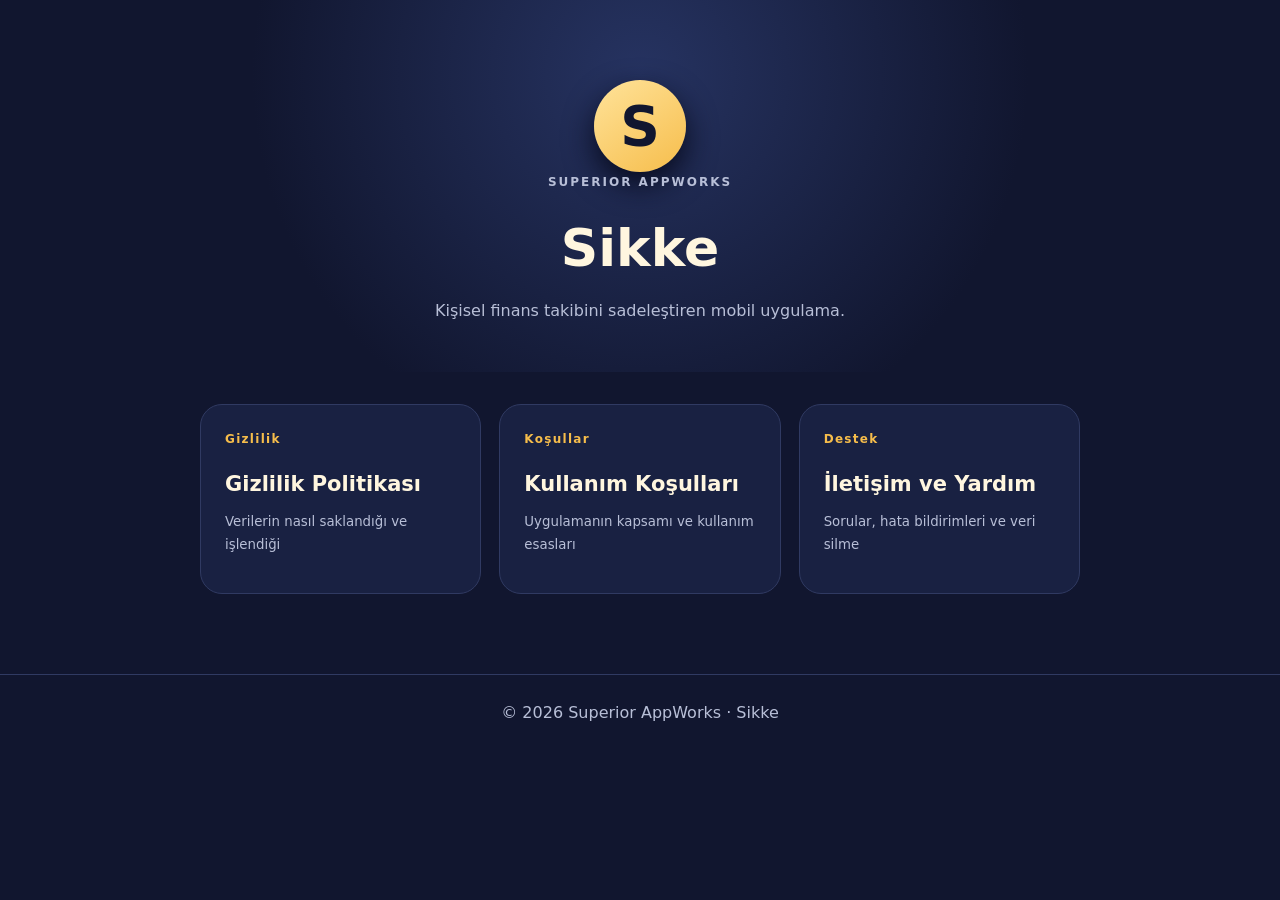
==== index.html @ 4087d080 "Add files via upload Sikke yasal ve destek sayfaları eklendi" ====
<!doctype html>
<html lang="tr">
<head>
  <meta charset="utf-8">
  <meta name="viewport" content="width=device-width,initial-scale=1">
  <meta name="description" content="Sikke uygulaması yasal belgeleri ve destek merkezi">
  <title>Sikke — Yasal Belgeler ve Destek</title>
  <link rel="stylesheet" href="style.css">
</head>
<body>
  <header class="hero">
    <div class="coin">S</div>
    <p class="brand">SUPERIOR APPWORKS</p>
    <h1>Sikke</h1>
    <p>Kişisel finans takibini sadeleştiren mobil uygulama.</p>
  </header>
  <main class="cards">
    <a class="card" href="privacy.html"><span>Gizlilik</span><strong>Gizlilik Politikası</strong><small>Verilerin nasıl saklandığı ve işlendiği</small></a>
    <a class="card" href="terms.html"><span>Koşullar</span><strong>Kullanım Koşulları</strong><small>Uygulamanın kapsamı ve kullanım esasları</small></a>
    <a class="card" href="support.html"><span>Destek</span><strong>İletişim ve Yardım</strong><small>Sorular, hata bildirimleri ve veri silme</small></a>
  </main>
  <footer>© 2026 Superior AppWorks · Sikke</footer>
</body>
</html>
---- style.css ----
:root{--bg:#11162f;--panel:#192142;--gold:#f6bd4b;--cream:#fff6df;--muted:#b8bfd7;--line:#303a62}*{box-sizing:border-box}body{margin:0;background:var(--bg);color:var(--cream);font:16px/1.7 system-ui,-apple-system,"Segoe UI",sans-serif}a{color:var(--gold)}nav{max-width:920px;margin:auto;padding:22px 20px;display:flex;gap:24px;border-bottom:1px solid var(--line)}nav a:first-child{margin-right:auto;text-decoration:none;font-weight:800}.hero{text-align:center;padding:80px 20px 48px;background:radial-gradient(circle at 50% 20%,#263361 0,var(--bg) 55%)}.hero h1{font-size:52px;margin:12px 0 4px}.hero p{color:var(--muted);margin:0}.brand{font-size:12px;font-weight:900;letter-spacing:2px}.coin{width:92px;height:92px;margin:auto;border-radius:50%;display:grid;place-items:center;background:linear-gradient(145deg,#ffe39a,var(--gold));color:var(--bg);font-size:55px;font-weight:900;box-shadow:0 12px 30px #080b1e}.cards{max-width:920px;margin:0 auto;padding:32px 20px 80px;display:grid;grid-template-columns:repeat(3,1fr);gap:18px}.card{display:flex;min-height:190px;flex-direction:column;padding:24px;border:1px solid var(--line);border-radius:22px;background:var(--panel);text-decoration:none;color:var(--cream);transition:.2s}.card:hover{transform:translateY(-3px);border-color:var(--gold)}.card span,.eyebrow{color:var(--gold);font-size:12px;font-weight:900;letter-spacing:1.3px}.card strong{font-size:21px;margin:18px 0 8px}.card small{color:var(--muted)}.document{max-width:780px;margin:0 auto;padding:60px 20px 90px}.document h1{font-size:42px;line-height:1.15;margin:10px 0 28px}.document h2{font-size:21px;margin-top:34px}.document p,.document li{color:#d8dcef}.contact{margin:32px 0;padding:24px;border-radius:20px;background:var(--panel);border:1px solid var(--line);display:flex;flex-direction:column;gap:8px}.contact a{font-size:21px;font-weight:800}.contact small{color:var(--muted)}footer{text-align:center;color:var(--muted);border-top:1px solid var(--line);padding:24px}@media(max-width:720px){.cards{grid-template-columns:1fr}.hero{padding-top:55px}.hero h1{font-size:42px}.document h1{font-size:34px}nav{gap:14px;font-size:13px}}
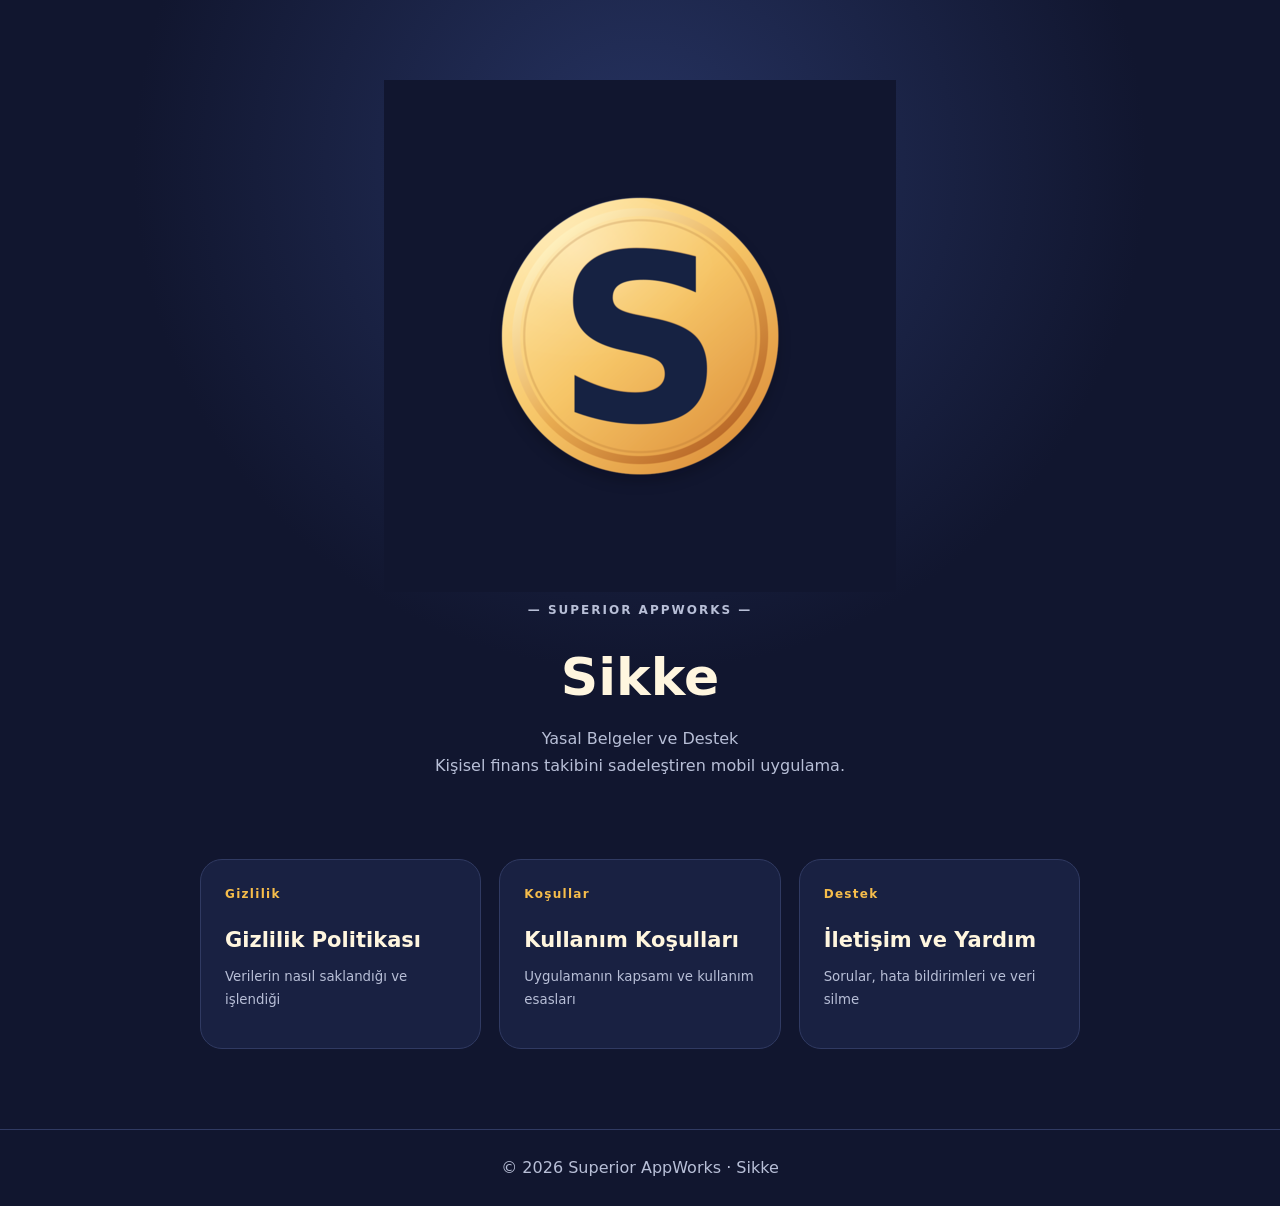
==== commit 9f4f33f3: "Enhance index.html with favicon and updated header Added favicon and theme color meta tag. Updated h" ====
--- a/index.html
+++ b/index.html
@@ -5,14 +5,32 @@
   <meta name="viewport" content="width=device-width,initial-scale=1">
   <meta name="description" content="Sikke uygulaması yasal belgeleri ve destek merkezi">
   <title>Sikke — Yasal Belgeler ve Destek</title>
+  <link rel="icon" type="image/png" href="sikke-icon.png?v=2">
+  <link rel="apple-touch-icon" href="sikke-icon.png?v=2">
+  <meta name="theme-color" content="#11162f">
   <link rel="stylesheet" href="style.css">
 </head>
 <body>
   <header class="hero">
-    <div class="coin">S</div>
-    <p class="brand">SUPERIOR APPWORKS</p>
+
+    <img
+      class="hero-icon"
+      src="sikke-icon.png"
+      alt="Sikke uygulama simgesi"
+    >
+
+    <p class="brand">— SUPERIOR APPWORKS —</p>
+
     <h1>Sikke</h1>
-    <p>Kişisel finans takibini sadeleştiren mobil uygulama.</p>
+
+    <p class="hero-title">
+      Yasal Belgeler ve Destek
+    </p>
+
+    <p class="hero-description">
+      Kişisel finans takibini sadeleştiren mobil uygulama.
+    </p>
+
   </header>
   <main class="cards">
     <a class="card" href="privacy.html"><span>Gizlilik</span><strong>Gizlilik Politikası</strong><small>Verilerin nasıl saklandığı ve işlendiği</small></a>
